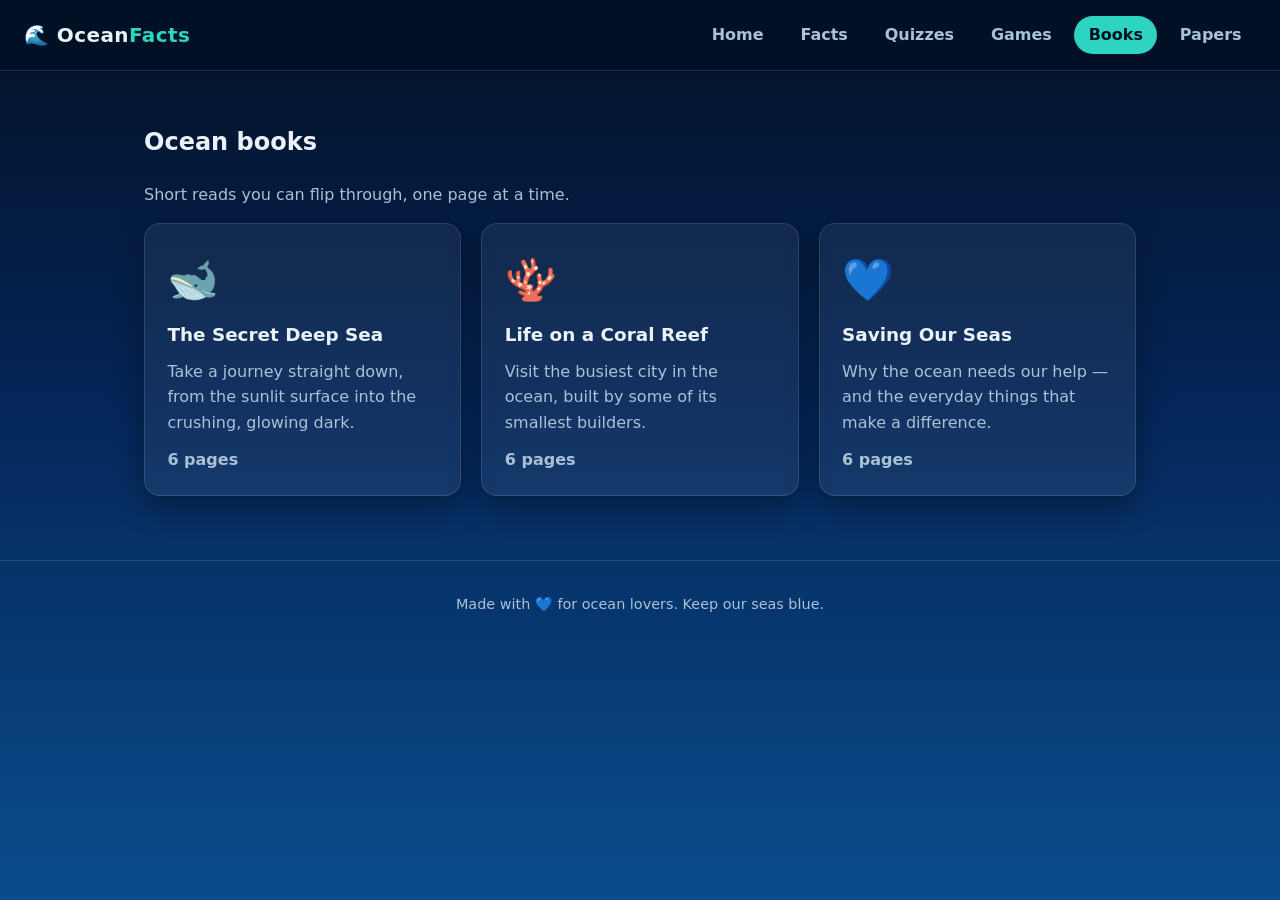
==== books.html @ 67299e1c "first commmit" ====
<!DOCTYPE html>
<html lang="en">
<head>
  <meta charset="UTF-8" />
  <meta name="viewport" content="width=device-width, initial-scale=1.0" />
  <title>Ocean Facts — Books</title>
  <link rel="stylesheet" href="styles.css" />
</head>
<body>
  <nav class="nav">
    <a class="nav__brand" href="index.html">🌊 Ocean<span>Facts</span></a>
    <div class="nav__links">
      <a href="index.html">Home</a>
      <a href="facts.html">Facts</a>
      <a href="quiz.html">Quizzes</a>
      <a href="games.html">Games</a>
      <a href="books.html" class="active">Books</a>
      <a href="papers.html">Papers</a>
    </div>
  </nav>

  <main class="container">
    <!-- Library: book selection -->
    <section id="books-list-screen">
      <h1>Ocean books</h1>
      <p class="muted">Short reads you can flip through, one page at a time.</p>
      <div class="grid" id="books-list"><!-- book cards injected here --></div>
    </section>

    <!-- Reader -->
    <section id="book-reader-screen" class="hidden">
      <button class="btn btn--ghost btn--small" id="book-back">← All books</button>
      <article class="book">
        <h1 id="book-title"></h1>
        <div class="book-page">
          <div class="book-art" id="book-art"></div>
          <p class="book-text" id="book-text"></p>
        </div>
        <div class="book-nav">
          <button class="btn btn--ghost" id="book-prev">← Prev</button>
          <span class="book-progress" id="book-progress"></span>
          <button class="btn btn--primary" id="book-next">Next →</button>
        </div>
      </article>
    </section>
  </main>

  <footer class="footer">
    Made with 💙 for ocean lovers. Keep our seas blue.
  </footer>

  <script src="data/facts.js"></script>
  <script src="data/quizzes.js"></script>
  <script src="data/books.js"></script>
  <script src="data/worksheets.js"></script>
  <script src="app.js"></script>
  <script src="library.js"></script>
</body>
</html>
---- styles.css ----
/* ===== Ocean Facts — shared styles ===== */
:root {
  --abyss: #021024;
  --deep: #052659;
  --mid: #0a4d8c;
  --teal: #2dd4bf;
  --teal-deep: #0f766e;
  --foam: #e6f4f1;
  --sand: #f5e6c8;
  --sand-accent: #e0b873;
  --text: #eaf2f8;
  --text-dim: #a9c2d6;
  --card: rgba(255, 255, 255, 0.06);
  --card-border: rgba(255, 255, 255, 0.12);
  --correct: #34d399;
  --wrong: #f87171;
  --radius: 16px;
  --shadow: 0 10px 30px rgba(0, 0, 0, 0.35);
}

* { box-sizing: border-box; }

body {
  margin: 0;
  font-family: "Segoe UI", system-ui, -apple-system, Roboto, Helvetica, Arial, sans-serif;
  color: var(--text);
  background: linear-gradient(180deg, var(--abyss) 0%, var(--deep) 45%, var(--mid) 100%);
  background-attachment: fixed;
  min-height: 100vh;
  line-height: 1.6;
}

a { color: var(--teal); }

/* ===== Nav ===== */
.nav {
  display: flex;
  align-items: center;
  justify-content: space-between;
  flex-wrap: wrap;
  gap: 0.5rem;
  padding: 1rem 1.5rem;
  background: rgba(2, 16, 36, 0.7);
  backdrop-filter: blur(8px);
  position: sticky;
  top: 0;
  z-index: 10;
  border-bottom: 1px solid var(--card-border);
}
.nav__brand {
  font-weight: 800;
  font-size: 1.25rem;
  letter-spacing: 0.02em;
  text-decoration: none;
  color: var(--text);
}
.nav__brand span { color: var(--teal); }
.nav__links { display: flex; gap: 0.5rem; }
.nav__links a {
  text-decoration: none;
  color: var(--text-dim);
  padding: 0.4rem 0.9rem;
  border-radius: 999px;
  font-weight: 600;
  transition: background 0.2s, color 0.2s;
}
.nav__links a:hover { color: var(--text); background: var(--card); }
.nav__links a.active { color: var(--abyss); background: var(--teal); }

/* ===== Layout ===== */
.container {
  max-width: 1040px;
  margin: 0 auto;
  padding: 2rem 1.5rem 4rem;
}
.section-title {
  font-size: 1.6rem;
  margin: 2rem 0 1rem;
}
.muted { color: var(--text-dim); }

/* ===== Hero ===== */
.hero {
  text-align: center;
  padding: 4rem 1.5rem 3rem;
}
.hero h1 {
  font-size: clamp(2.2rem, 6vw, 4rem);
  margin: 0 0 0.5rem;
  line-height: 1.1;
}
.hero h1 .wave { color: var(--teal); }
.hero p {
  font-size: 1.15rem;
  color: var(--text-dim);
  max-width: 640px;
  margin: 0 auto 2rem;
}
.hero__cta { display: flex; gap: 1rem; justify-content: center; flex-wrap: wrap; }

/* ===== Buttons ===== */
.btn {
  display: inline-block;
  border: none;
  cursor: pointer;
  font: inherit;
  font-weight: 700;
  padding: 0.8rem 1.6rem;
  border-radius: 999px;
  text-decoration: none;
  transition: transform 0.15s, box-shadow 0.2s, background 0.2s;
}
.btn:hover { transform: translateY(-2px); }
.btn--primary { background: var(--teal); color: var(--abyss); box-shadow: var(--shadow); }
.btn--ghost { background: var(--card); color: var(--text); border: 1px solid var(--card-border); }

/* ===== Cards / grids ===== */
.grid {
  display: grid;
  grid-template-columns: repeat(auto-fill, minmax(260px, 1fr));
  gap: 1.25rem;
}
.card {
  background: var(--card);
  border: 1px solid var(--card-border);
  border-radius: var(--radius);
  padding: 1.4rem;
  box-shadow: var(--shadow);
  transition: transform 0.18s, border-color 0.2s;
}
.card:hover { transform: translateY(-3px); border-color: var(--teal); }
.card h3 { margin: 0.2rem 0 0.6rem; font-size: 1.15rem; }
.card p { margin: 0; color: var(--text-dim); }

.tag {
  display: inline-block;
  font-size: 0.72rem;
  font-weight: 700;
  text-transform: uppercase;
  letter-spacing: 0.06em;
  color: var(--abyss);
  background: var(--sand-accent);
  padding: 0.2rem 0.6rem;
  border-radius: 999px;
}

/* Two big home choice cards */
.choices { display: grid; grid-template-columns: repeat(auto-fit, minmax(220px, 1fr)); gap: 1.25rem; }
.choice {
  display: block;
  text-decoration: none;
  color: var(--text);
  text-align: center;
  padding: 2.5rem 1.5rem;
}
.choice .emoji { font-size: 3rem; display: block; margin-bottom: 0.5rem; }

/* Fact of the day highlight */
.fotd {
  background: linear-gradient(135deg, rgba(45, 212, 191, 0.18), rgba(5, 38, 89, 0.4));
  border: 1px solid var(--teal-deep);
}

/* ===== Filters ===== */
.filters { display: flex; flex-wrap: wrap; gap: 0.5rem; margin-bottom: 1.5rem; }
.filter-btn {
  cursor: pointer;
  font: inherit;
  font-weight: 600;
  color: var(--text-dim);
  background: var(--card);
  border: 1px solid var(--card-border);
  padding: 0.45rem 1rem;
  border-radius: 999px;
  transition: all 0.2s;
}
.filter-btn:hover { color: var(--text); }
.filter-btn.active { background: var(--teal); color: var(--abyss); border-color: var(--teal); }

/* ===== Quiz ===== */
.quiz-progress {
  color: var(--text-dim);
  font-weight: 600;
  margin-bottom: 0.5rem;
}
.quiz-bar {
  height: 8px;
  background: var(--card);
  border-radius: 999px;
  overflow: hidden;
  margin-bottom: 1.5rem;
}
.quiz-bar__fill {
  height: 100%;
  background: var(--teal);
  width: 0;
  transition: width 0.3s ease;
}
.question { font-size: 1.4rem; margin: 0 0 1.5rem; }
.options { display: grid; gap: 0.75rem; }
.option {
  text-align: left;
  cursor: pointer;
  font: inherit;
  color: var(--text);
  background: var(--card);
  border: 1px solid var(--card-border);
  padding: 1rem 1.2rem;
  border-radius: 12px;
  transition: background 0.15s, border-color 0.15s, transform 0.1s;
}
.option:hover:not(:disabled) { border-color: var(--teal); transform: translateX(3px); }
.option:disabled { cursor: default; }
.option.correct { background: rgba(52, 211, 153, 0.2); border-color: var(--correct); }
.option.wrong { background: rgba(248, 113, 113, 0.2); border-color: var(--wrong); }

.quiz-feedback { margin: 1.25rem 0; font-weight: 600; min-height: 1.5rem; }
.quiz-feedback.right { color: var(--correct); }
.quiz-feedback.nope { color: var(--wrong); }

/* Results */
.results { text-align: center; padding: 2rem 1rem; }
.results .score {
  font-size: 3.5rem;
  font-weight: 800;
  color: var(--teal);
  margin: 0.5rem 0;
}
.results .rank { font-size: 1.6rem; margin: 0.5rem 0 0.25rem; }
.results .actions { display: flex; gap: 1rem; justify-content: center; flex-wrap: wrap; margin-top: 2rem; }

.hidden { display: none !important; }

/* ===== Games ===== */
.btn--small { padding: 0.45rem 1rem; font-size: 0.9rem; margin-bottom: 1rem; }
.game-card { cursor: pointer; text-align: center; }
.game-card .emoji { font-size: 2.6rem; display: block; margin-bottom: 0.4rem; }

/* Memory Match */
.memory-grid {
  display: grid;
  grid-template-columns: repeat(4, 1fr);
  gap: 0.75rem;
  max-width: 480px;
  margin: 1.5rem 0;
}
.memory-card {
  aspect-ratio: 1 / 1;
  font-size: 2rem;
  cursor: pointer;
  border: 1px solid var(--card-border);
  border-radius: 12px;
  background: linear-gradient(135deg, var(--mid), var(--deep));
  display: flex;
  align-items: center;
  justify-content: center;
  transition: transform 0.12s, background 0.2s, border-color 0.2s;
}
.memory-card:hover:not(.matched) { transform: translateY(-2px); border-color: var(--teal); }
.memory-card.flipped { background: var(--card); }
.memory-card.matched {
  background: rgba(52, 211, 153, 0.18);
  border-color: var(--correct);
  cursor: default;
}
.game-log { display: flex; flex-direction: column; gap: 0.5rem; margin-top: 0.5rem; }
.log-entry {
  background: var(--card);
  border: 1px solid var(--card-border);
  border-left: 3px solid var(--teal);
  border-radius: 8px;
  padding: 0.6rem 0.9rem;
  font-size: 0.95rem;
  color: var(--text-dim);
}
.log-entry strong { color: var(--text); }

/* Which Zone? */
.zones-prompt {
  display: flex;
  align-items: center;
  gap: 1rem;
  font-size: 1.3rem;
  margin: 1rem 0 1.5rem;
}
.zones-emoji { font-size: 3rem; }
.zone-options { display: grid; grid-template-columns: repeat(3, 1fr); gap: 0.75rem; }
.zone-btn { text-align: center; font-weight: 700; }
.zone-btn small { color: var(--text-dim); font-weight: 500; }

/* Ocean Cleanup */
.cleanup-hud {
  display: flex;
  gap: 2rem;
  font-size: 1.1rem;
  margin: 0.5rem 0 1rem;
}
.cleanup-hud strong { color: var(--teal); }
.cleanup-area {
  position: relative;
  height: 380px;
  border-radius: var(--radius);
  border: 1px solid var(--card-border);
  background:
    radial-gradient(circle at 30% 20%, rgba(45, 212, 191, 0.12), transparent 40%),
    linear-gradient(180deg, rgba(10, 77, 140, 0.5), rgba(2, 16, 36, 0.7));
  overflow: hidden;
}
.cleanup-overlay {
  position: absolute;
  inset: 0;
  display: flex;
  flex-direction: column;
  align-items: center;
  justify-content: center;
  text-align: center;
  gap: 1rem;
  padding: 1.5rem;
  background: rgba(2, 16, 36, 0.55);
  z-index: 5;
}
.cleanup-item {
  position: absolute;
  width: 48px;
  height: 48px;
  font-size: 2rem;
  border: none;
  background: transparent;
  cursor: pointer;
  padding: 0;
  line-height: 1;
  animation: bob 1.4s ease-in-out;
}
.cleanup-item.hit-good { animation: pop-good 0.2s ease forwards; }
.cleanup-item.hit-bad { animation: pop-bad 0.2s ease forwards; }
@keyframes bob {
  0% { transform: scale(0.4); opacity: 0; }
  15% { transform: scale(1); opacity: 1; }
  85% { transform: scale(1); opacity: 1; }
  100% { transform: scale(0.9); opacity: 0.6; }
}
@keyframes pop-good { to { transform: scale(1.6); opacity: 0; } }
@keyframes pop-bad { to { transform: scale(0.2) rotate(20deg); opacity: 0; } }

@media (max-width: 600px) {
  .memory-grid { gap: 0.5rem; }
  .zone-options { grid-template-columns: 1fr; }
  .zones-prompt { font-size: 1.1rem; }
}

/* ===== Books ===== */
.book-card { cursor: pointer; }
.book-cover-emoji { font-size: 2.6rem; display: block; margin-bottom: 0.4rem; }
.book { max-width: 720px; margin: 0 auto; }
.book-page {
  background: linear-gradient(180deg, rgba(255, 255, 255, 0.08), rgba(255, 255, 255, 0.03));
  border: 1px solid var(--card-border);
  border-radius: var(--radius);
  padding: 2rem;
  box-shadow: var(--shadow);
  min-height: 240px;
}
.book-art { font-size: 3.5rem; text-align: center; margin-bottom: 1rem; }
.book-text { font-size: 1.15rem; line-height: 1.8; margin: 0; }
.book-nav {
  display: flex;
  align-items: center;
  justify-content: space-between;
  gap: 1rem;
  margin-top: 1.25rem;
}
.book-progress { color: var(--text-dim); font-weight: 600; }
.book-nav .btn:disabled { opacity: 0.4; cursor: default; transform: none; }

/* ===== Papers / worksheets ===== */
.paper { max-width: 720px; margin: 0 auto; }
.paper-items {
  list-style: decimal;
  padding-left: 1.5rem;
  display: flex;
  flex-direction: column;
  gap: 1.1rem;
  font-size: 1.1rem;
  line-height: 2.2;
  margin: 1.5rem 0;
}
.paper-item { padding-left: 0.25rem; }
.paper-blank {
  font: inherit;
  font-weight: 700;
  color: var(--abyss);
  background: var(--foam);
  border: none;
  border-radius: 6px;
  padding: 0.15rem 0.6rem;
  margin: 0 0.2rem;
  width: 9rem;
  max-width: 60vw;
}
.paper-blank:focus { outline: 3px solid var(--teal); }
.paper-blank.right { background: var(--correct); color: var(--abyss); }
.paper-blank.wrong { background: var(--wrong); color: #fff; }

/* ===== Footer ===== */
.footer {
  text-align: center;
  padding: 2rem 1.5rem;
  color: var(--text-dim);
  font-size: 0.9rem;
  border-top: 1px solid var(--card-border);
}

/* ===== Responsive ===== */
@media (max-width: 600px) {
  .choices { grid-template-columns: 1fr; }
  .grid { grid-template-columns: 1fr; }
  .nav { justify-content: center; }
}
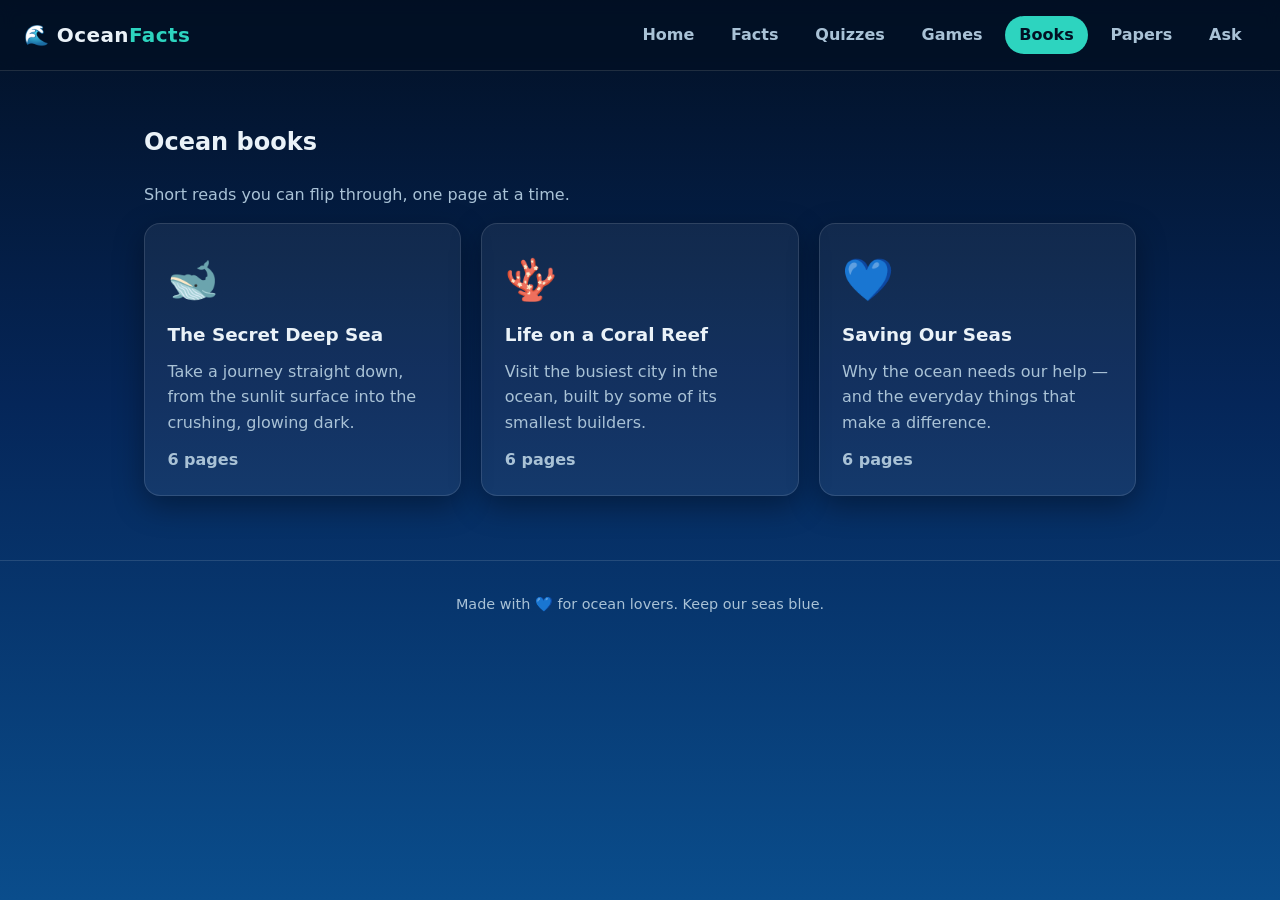
==== commit c3f11338: "Add 'Ask the Ocean' offline assistant A free, in-browser Q&A bot that answers ocean questions by sco" ====
--- a/books.html
+++ b/books.html
@@ -16,6 +16,7 @@
       <a href="games.html">Games</a>
       <a href="books.html" class="active">Books</a>
       <a href="papers.html">Papers</a>
+      <a href="ask.html">Ask</a>
     </div>
   </nav>
 
--- a/styles.css
+++ b/styles.css
@@ -401,6 +401,68 @@
 .paper-blank.right { background: var(--correct); color: var(--abyss); }
 .paper-blank.wrong { background: var(--wrong); color: #fff; }
 
+/* ===== Ask the Ocean (chat) ===== */
+.chat {
+  background: rgba(2, 16, 36, 0.4);
+  border: 1px solid var(--card-border);
+  border-radius: var(--radius);
+  padding: 1.25rem;
+  height: 420px;
+  overflow-y: auto;
+  display: flex;
+  flex-direction: column;
+  gap: 0.75rem;
+  margin: 1rem 0;
+}
+.msg {
+  max-width: 80%;
+  padding: 0.7rem 1rem;
+  border-radius: 16px;
+  line-height: 1.5;
+  white-space: normal;
+  word-wrap: break-word;
+}
+.msg--bot {
+  align-self: flex-start;
+  background: var(--card);
+  border: 1px solid var(--card-border);
+  border-bottom-left-radius: 4px;
+}
+.msg--user {
+  align-self: flex-end;
+  background: var(--teal);
+  color: var(--abyss);
+  font-weight: 600;
+  border-bottom-right-radius: 4px;
+}
+.msg--typing { color: var(--text-dim); letter-spacing: 0.15em; }
+
+.chips { display: flex; flex-wrap: wrap; gap: 0.5rem; margin-bottom: 1rem; }
+.chip {
+  cursor: pointer;
+  font: inherit;
+  font-size: 0.9rem;
+  color: var(--text);
+  background: var(--card);
+  border: 1px solid var(--card-border);
+  padding: 0.4rem 0.9rem;
+  border-radius: 999px;
+  transition: all 0.15s;
+}
+.chip:hover { border-color: var(--teal); color: var(--teal); }
+
+.chat-form { display: flex; gap: 0.6rem; }
+.chat-input {
+  flex: 1;
+  font: inherit;
+  color: var(--text);
+  background: var(--card);
+  border: 1px solid var(--card-border);
+  border-radius: 999px;
+  padding: 0.75rem 1.2rem;
+}
+.chat-input:focus { outline: none; border-color: var(--teal); }
+
 /* ===== Footer ===== */
 .footer {
   text-align: center;
